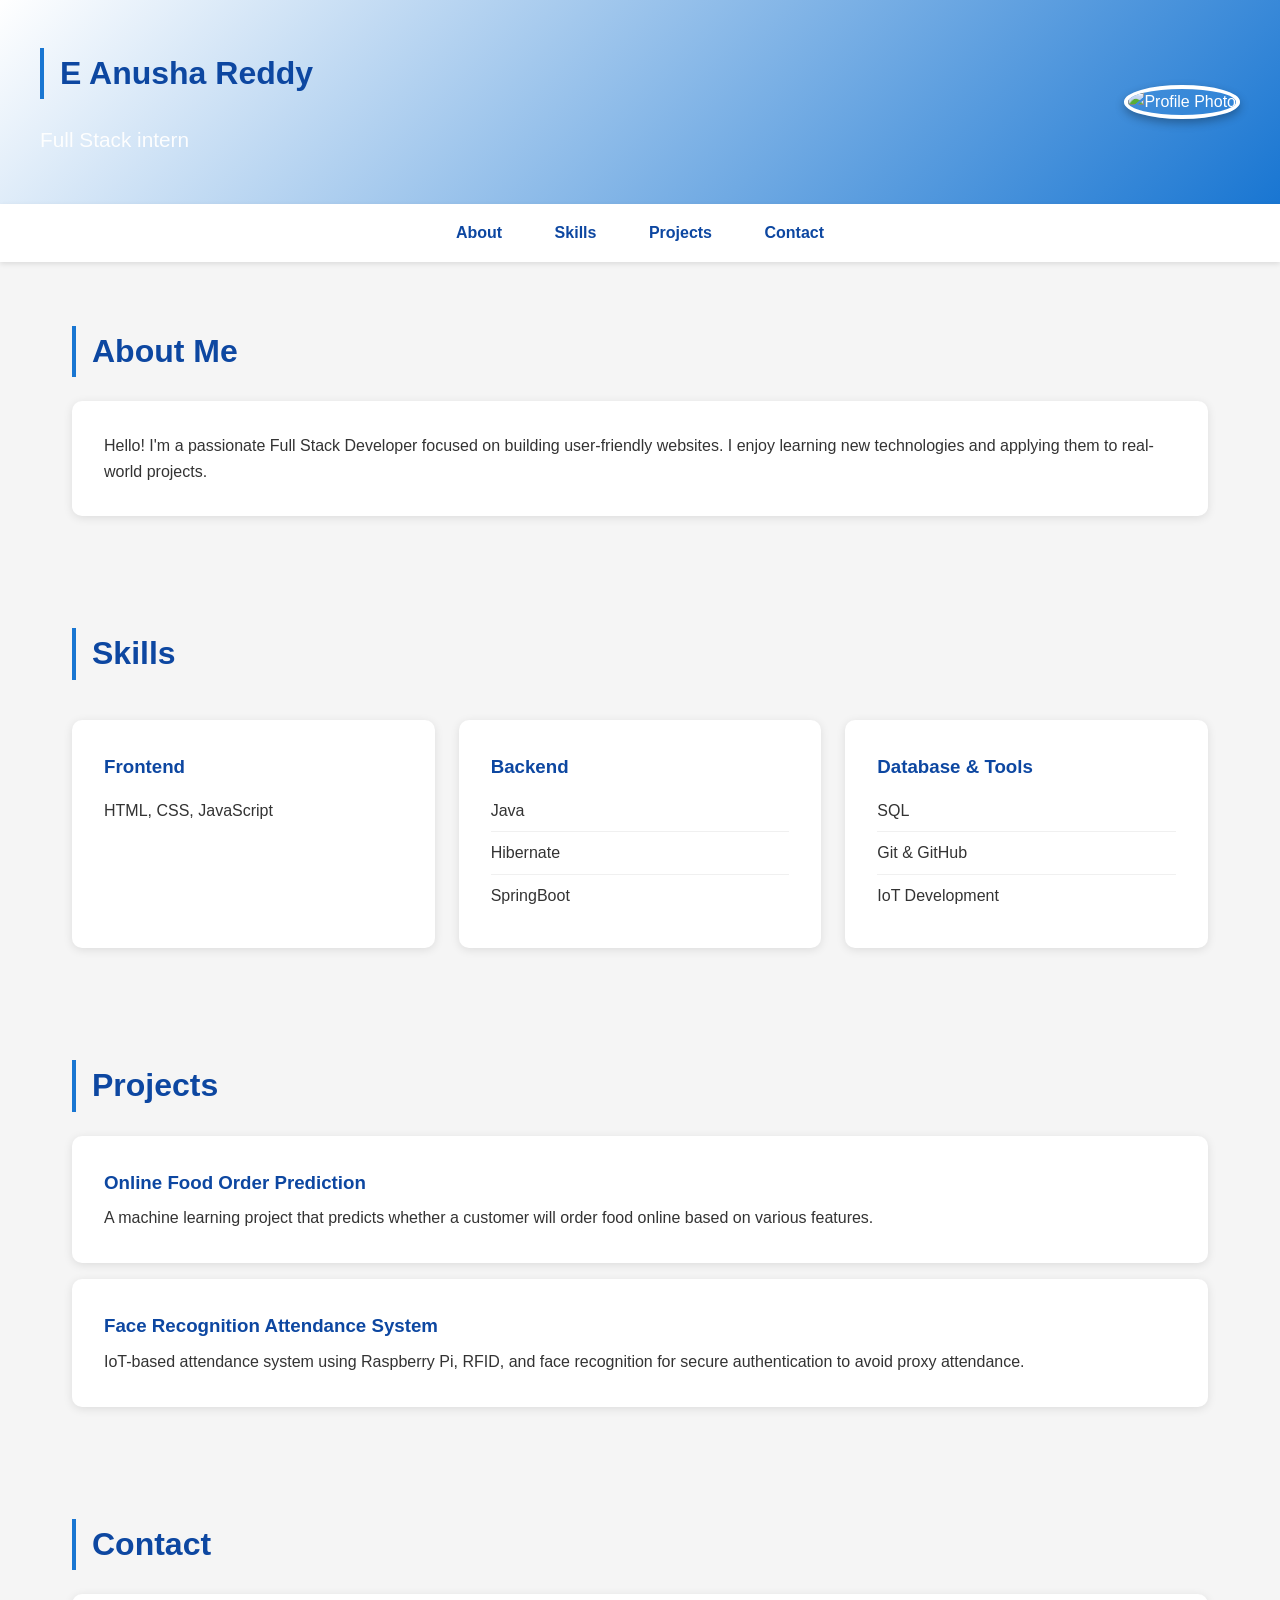
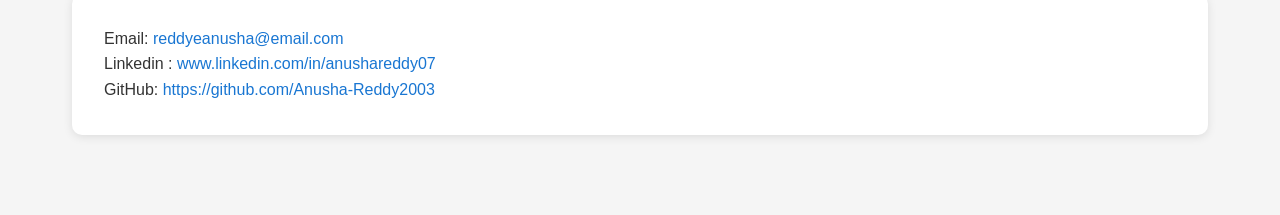
==== portfolio.html @ 11278efc "first commit" ====
<!DOCTYPE html>
<html lang="en">
<head>
  <meta charset="UTF-8">
  <meta name="viewport" content="width=device-width, initial-scale=1.0">
  <title>Portfolio</title>
  <link rel="stylesheet" href="portfolio.css">
</head>
<body>

  <!-- Header -->
  <header>
    <div class="header-content">
      <div class="header-text">
        <h2>E Anusha Reddy</h2>
        <p>Full Stack intern</p>
      </div>
      <div class="header-photo">
        <img src="" alt="Profile Photo">
      </div>
    </div>
  </header>

  <!-- Navigation -->
  <nav>
    <a href="#about">About</a>
    <a href="#skills">Skills</a>
    <a href="#projects">Projects</a>
    <a href="#contact">Contact</a>
  </nav>

  <!-- About Section -->
  <section id="about">
    <h2>About Me</h2>
    <div class="card">
      <p>Hello! I'm a passionate Full Stack Developer focused on building user-friendly websites. I enjoy learning new technologies and applying them to real-world projects.</p>
    </div>
  </section>

  <!-- Skills Section -->
  <section id="skills">
    <h2>Skills</h2>
    <div class="skills-grid">
      <div class="card">
        <h3>Frontend</h3>
        <ul>
          <li>HTML, CSS, JavaScript</li>
          <!-- <li>React.js</li> -->
        </ul>
      </div>
      <div class="card">
        <h3>Backend</h3>
        <ul>
          <li>Java</li>
          <li>Hibernate</li>
          <li>SpringBoot</li>
        </ul>
      </div>
      <div class="card">
        <h3>Database & Tools</h3>
        <ul>
          <li>SQL</li>
          <li>Git & GitHub</li>
          <li>IoT Development</li>
        </ul>
      </div>
    </div>
  </section>

  <!-- Projects Section -->
  <section id="projects">
    <h2>Projects</h2>
    <div class="card">
      <h3>Online Food Order Prediction</h3>
      <p>A machine learning project that predicts whether a customer will order food online based on various features.</p>
    </div>
    <div class="card">
      <h3>Face Recognition Attendance System</h3>
      <p>IoT-based attendance system using Raspberry Pi, RFID, and face recognition for secure authentication to avoid proxy attendance.</p>
    </div>
  </section>

  <!-- Contact Section -->
  <section id="contact">
    <h2>Contact</h2>
    <div class="card">
      <p>Email: <a href="">reddyeanusha@email.com</a></p>
      <p>Linkedin : <a href="">www.linkedin.com/in/anushareddy07</a></p>
      <p>GitHub: <a href="">https://github.com/Anusha-Reddy2003 </a></p>
    </div>
  </section>

  
</body>
</html>
---- portfolio.css ----
/* Reset */
* {
  margin: 0;
  padding: 0;
  box-sizing: border-box;
}

body {
  font-family: 'Segoe UI', Tahoma, Geneva, Verdana, sans-serif;
  background-color: #f5f5f5;
  line-height: 1.6;
  color: #333;
}

/* Header */
header {
  background: linear-gradient(135deg, white, #1976d2);
  color: white;
  padding: 3rem 2rem;
  justify-content: center;
}

.header-content {
  display: flex;
  justify-content: space-between;
  align-items: center;
  max-width: 1200px;
  margin: 0 auto;
  gap: 2rem;
}

.header-text h1 {
  font-size: 2.5rem;
  margin-bottom: 0.5rem;
}

.header-text p {
  font-size: 1.3rem;
  opacity: 0.95;
}

.header-photo img {
  width: 150px;
  height: 150px;
  border-radius: 50%;
  border: 4px solid white;
  object-fit: cover;
  box-shadow: 0 4px 10px rgba(0, 0, 0, 0.3);
}

/* Navigation */
nav {
  background: white;
  text-align: center;
  padding: 1rem;
  position: sticky;
  top: 0;
  z-index: 100;
  box-shadow: 0 2px 5px rgba(0, 0, 0, 0.1);
}

nav a {
  color: #0d47a1;
  margin: 0 1.5rem;
  text-decoration: none;
  font-weight: 600;
  transition: color 0.3s;
}

nav a:hover {
  color: #1976d2;
}

/* Sections */
section {
  max-width: 1200px;
  margin: 2rem auto;
  padding: 2rem;
}

h2 {
  color: #0d47a1;
  font-size: 2rem;
  margin-bottom: 1.5rem;
  border-left: 4px solid #1976d2;
  padding-left: 1rem;
}

h3 {
  color: #0d47a1;
  margin-bottom: 0.5rem;
}

/* Cards */
.card {
  background: white;
  padding: 2rem;
  margin: 1rem 0;
  border-radius: 10px;
  box-shadow: 0 2px 10px rgba(0, 0, 0, 0.1);
  transition: transform 0.3s;
}

.card:hover {
  transform: translateY(-5px);
  box-shadow: 0 4px 15px rgba(0, 0, 0, 0.15);
}

.card ul {
  list-style: none;
  padding-left: 0;
}

.card ul li {
  padding: 0.5rem 0;
  border-bottom: 1px solid #f0f0f0;
}

.card ul li:last-child {
  border-bottom: none;
}

.card a {
  color: #1976d2;
  text-decoration: none;
}

.card a:hover {
  text-decoration: underline;
}

/* Skills Grid */
.skills-grid {
  display: grid;
  grid-template-columns: repeat(auto-fit, minmax(280px, 1fr));
  gap: 1.5rem;
}

/* Footer */
footer {
  background: #0d47a1;
  color: white;
  text-align: center;
  padding: 1.5rem;
  margin-top: 3rem;
}

/* Responsive Design */
@media (max-width: 768px) {
  .header-content {
    flex-direction: column;
    text-align: center;
  }

  .header-text h1 {
    font-size: 2rem;
  }

  .header-text p {
    font-size: 1.1rem;
  }

  .header-photo img {
    width: 120px;
    height: 120px;
  }

  nav a {
    display: inline-block;
    margin: 0.5rem;
    font-size: 0.9rem;
  }

  section {
    padding: 1.5rem;
  }

  .skills-grid {
    grid-template-columns: 1fr;
  }
}

@media (max-width: 480px) {
  .header-text h1 {
    font-size: 1.7rem;
  }

  .header-text p {
    font-size: 1rem;
  }

  h2 {
    font-size: 1.6rem;
  }
}
@media screen and (max-width: 600px) {
  nav {
    background-color: rgb(208, 0, 255);
  }

  #about .card {
    border-color: burlywood;
  }

  #projects {
    display: flex;
    flex-direction: column;
  }

  #projects .card:first-child {
    background-color: blue;
  }
}
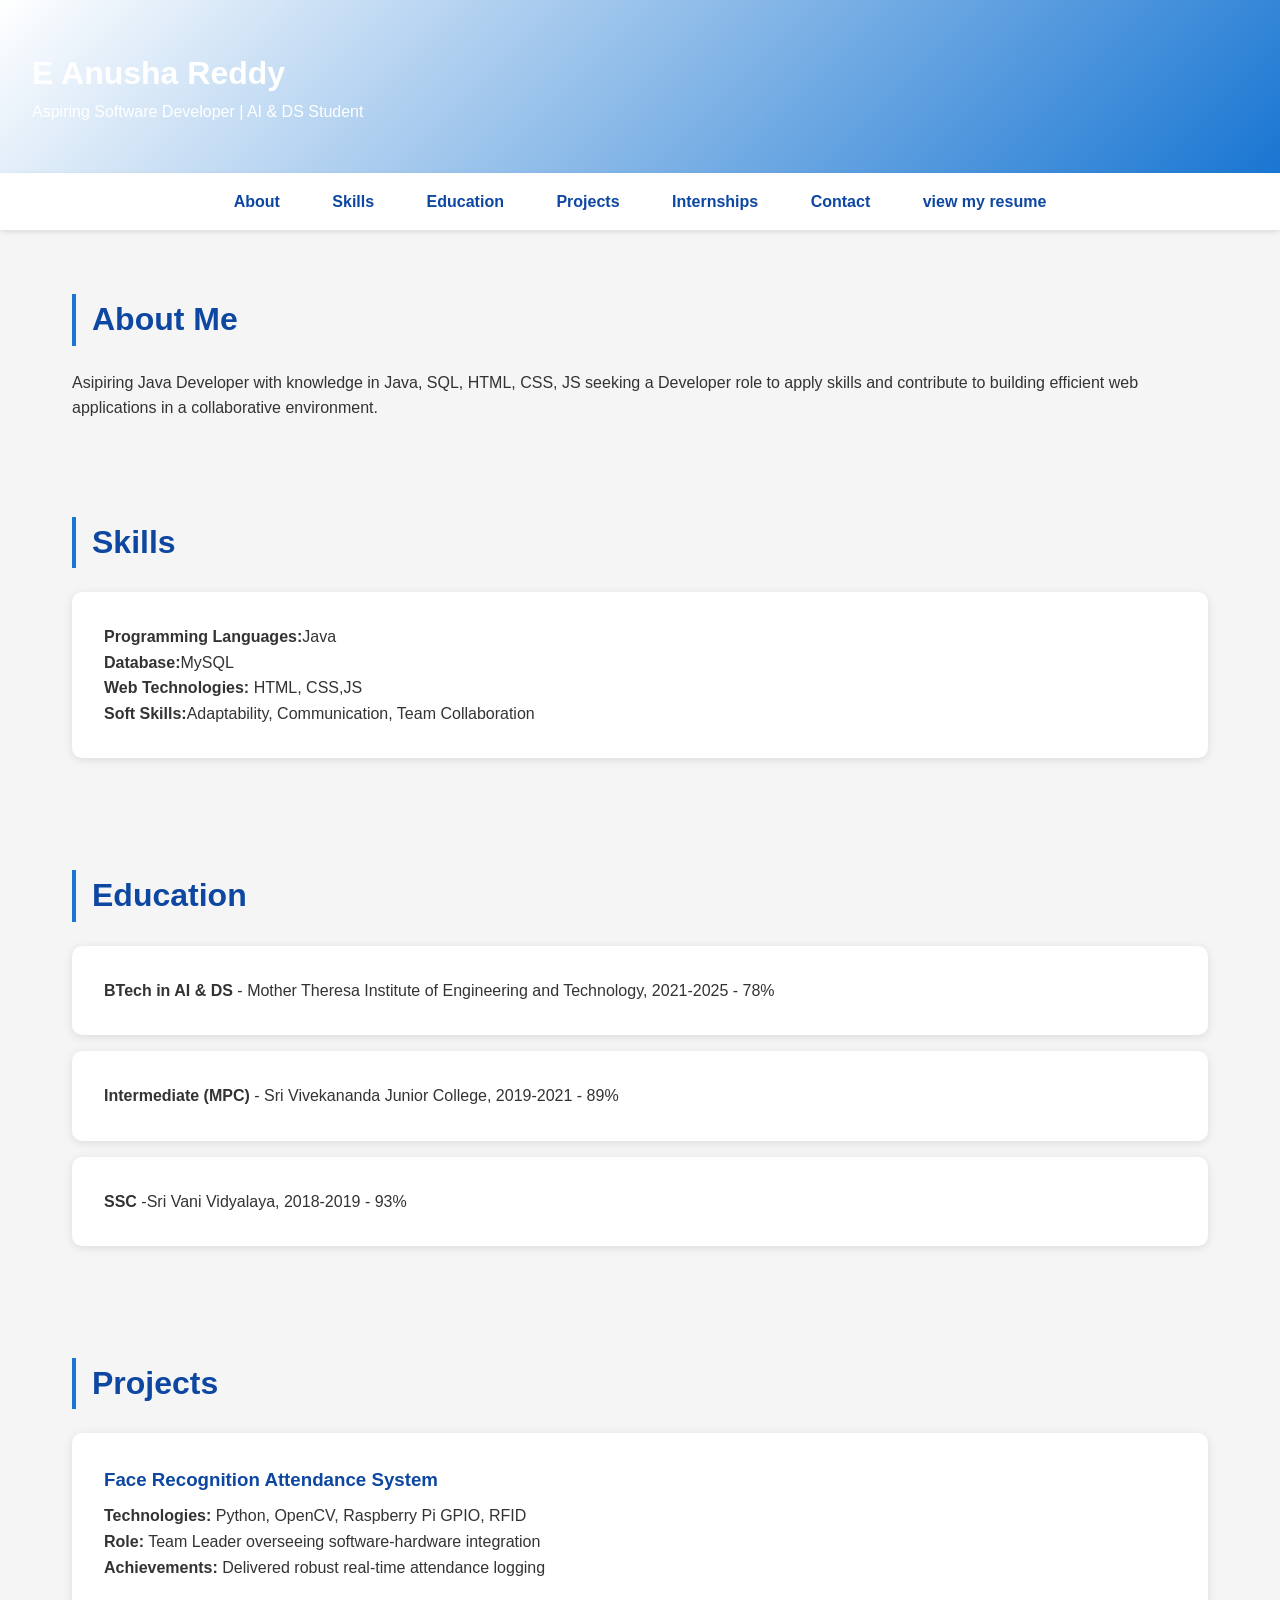
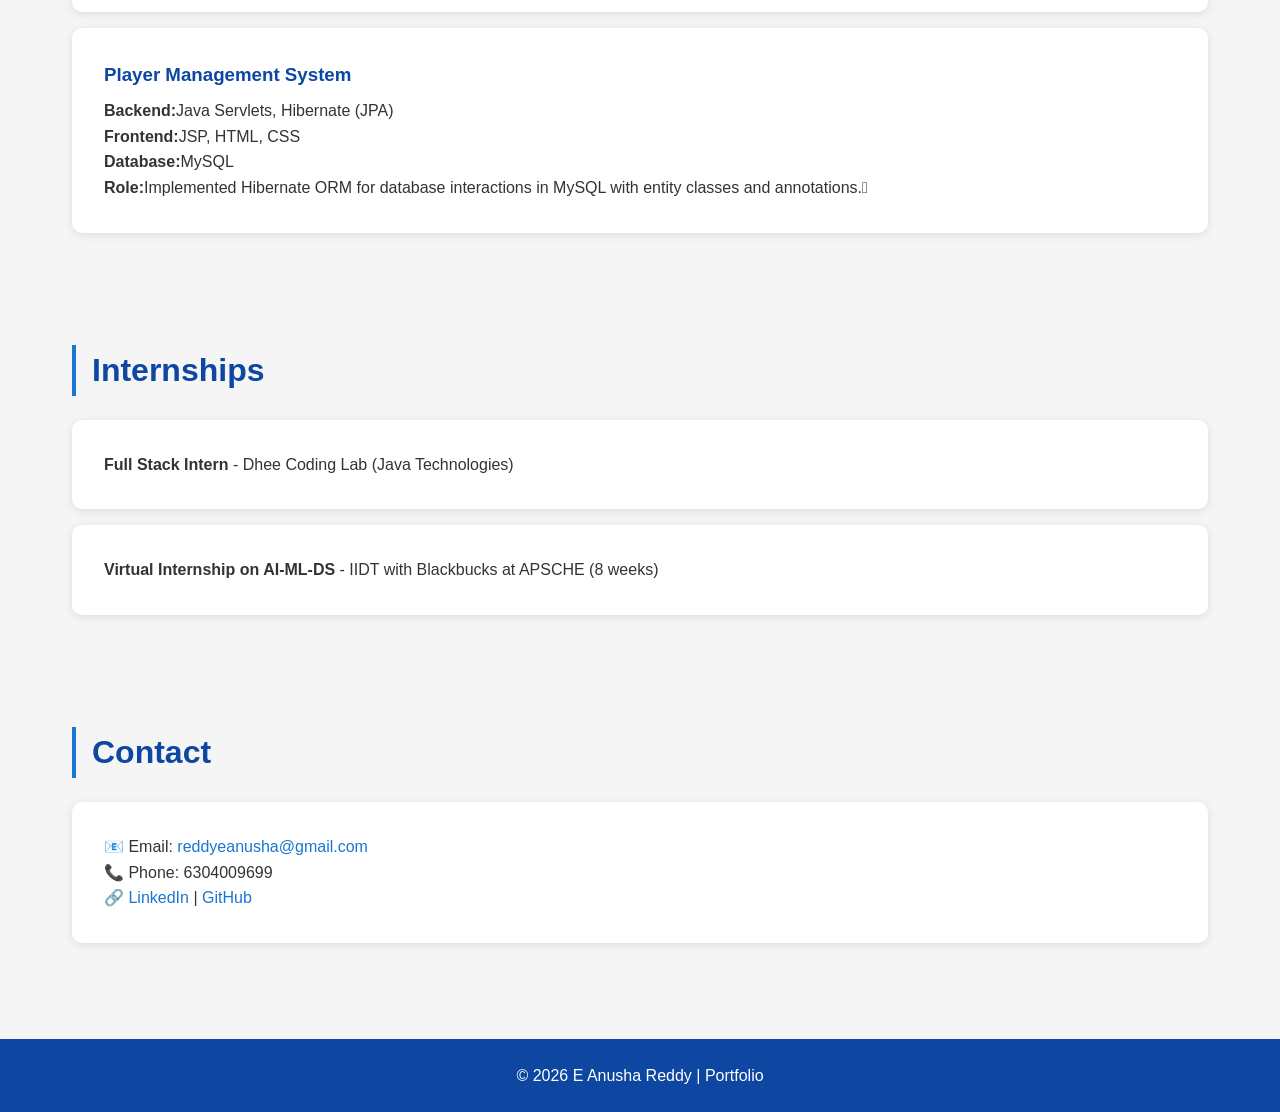
==== commit 88202c3a: "Second commit Updated portfolio to reflect new skills, education, and projects." ====
--- a/portfolio.html
+++ b/portfolio.html
@@ -3,93 +3,111 @@
 <head>
   <meta charset="UTF-8">
   <meta name="viewport" content="width=device-width, initial-scale=1.0">
-  <title>Portfolio</title>
+  <title>E Anusha Reddy | Portfolio</title>
   <link rel="stylesheet" href="portfolio.css">
 </head>
 <body>
-
-  <!-- Header -->
   <header>
-    <div class="header-content">
-      <div class="header-text">
-        <h2>E Anusha Reddy</h2>
-        <p>Full Stack intern</p>
-      </div>
-      <div class="header-photo">
-        <img src="" alt="Profile Photo">
-      </div>
-    </div>
+    <h1>E Anusha Reddy</h1>
+    <p>Aspiring Software Developer | AI & DS Student</p>
   </header>
 
-  <!-- Navigation -->
   <nav>
     <a href="#about">About</a>
     <a href="#skills">Skills</a>
+    <a href="#education">Education</a>
     <a href="#projects">Projects</a>
+    <a href="#internships">Internships</a>
     <a href="#contact">Contact</a>
+    <a href="https://drive.google.com/file/d/1lxkhNkFhe9pLK9UqLdAvZvGs2YKaluoO/view?usp=drive_link" target="_blank">view my resume</a>
   </nav>
 
-  <!-- About Section -->
   <section id="about">
     <h2>About Me</h2>
+    <p>Asipiring Java Developer with knowledge in Java, SQL, HTML, CSS, JS seeking a Developer role to apply skills and contribute to building efficient web applications in a collaborative environment.</p>
+  </section>
+
+  <section id="skills">
+    <h2>Skills</h2>
     <div class="card">
-      <p>Hello! I'm a passionate Full Stack Developer focused on building user-friendly websites. I enjoy learning new technologies and applying them to real-world projects.</p>
+      <p><b>Programming Languages:</b>Java</p>
+      <p><b>Database:</b>MySQL</p>
+      <p><b>Web Technologies:</b> HTML, CSS,JS</p>
+      <p><b>Soft Skills:</b>Adaptability, Communication, Team Collaboration</p>
     </div>
   </section>
 
-  <!-- Skills Section -->
-  <section id="skills">
-    <h2>Skills</h2>
-    <div class="skills-grid">
-      <div class="card">
-        <h3>Frontend</h3>
-        <ul>
-          <li>HTML, CSS, JavaScript</li>
-          <!-- <li>React.js</li> -->
-        </ul>
-      </div>
-      <div class="card">
-        <h3>Backend</h3>
-        <ul>
-          <li>Java</li>
-          <li>Hibernate</li>
-          <li>SpringBoot</li>
-        </ul>
-      </div>
-      <div class="card">
-        <h3>Database & Tools</h3>
-        <ul>
-          <li>SQL</li>
-          <li>Git & GitHub</li>
-          <li>IoT Development</li>
-        </ul>
-      </div>
+  <section id="education">
+    <h2>Education</h2>
+    <div class="card">
+      <p><b>BTech in AI & DS</b> - Mother Theresa Institute of Engineering and Technology, 2021-2025 - 78%</p>
+    </div>
+    <div class="card">
+      <p><b>Intermediate (MPC)</b> - Sri Vivekananda Junior College, 2019-2021 - 89%</p>
+    </div>
+    <div class="card">
+      <p><b>SSC</b> -Sri Vani Vidyalaya, 2018-2019 - 93%</p>
     </div>
   </section>
 
-  <!-- Projects Section -->
   <section id="projects">
     <h2>Projects</h2>
     <div class="card">
-      <h3>Online Food Order Prediction</h3>
-      <p>A machine learning project that predicts whether a customer will order food online based on various features.</p>
+      <h3>Face Recognition Attendance System</h3>
+      <p><b>Technologies:</b> Python, OpenCV, Raspberry Pi GPIO, RFID</p>
+      <p><b>Role:</b> Team Leader overseeing software-hardware integration</p>
+      <p><b>Achievements:</b> Delivered robust real-time attendance logging</p>
     </div>
     <div class="card">
-      <h3>Face Recognition Attendance System</h3>
-      <p>IoT-based attendance system using Raspberry Pi, RFID, and face recognition for secure authentication to avoid proxy attendance.</p>
+      <h3>Player Management System</h3>
+      <p><b>Backend:</b>Java Servlets, Hibernate (JPA)</p>
+      <p><b>Frontend:</b>JSP, HTML, CSS</p>
+      <p><b>Database:</b>MySQL</p>
+      <p><b>Role:</b>Implemented Hibernate ORM for database interactions in MySQL with entity classes and annotations.</p>
     </div>
   </section>
 
-  <!-- Contact Section -->
+  <section id="internships">
+    <h2>Internships</h2>
+    <div class="card">
+      <p><b>Full Stack Intern</b> - Dhee Coding Lab (Java Technologies)</p>
+    </div>
+    <div class="card">
+      <p><b>Virtual Internship on AI-ML-DS</b> - IIDT with Blackbucks at APSCHE (8 weeks)</p>
+    </div>
+  </section>
+
   <section id="contact">
     <h2>Contact</h2>
     <div class="card">
-      <p>Email: <a href="">reddyeanusha@email.com</a></p>
-      <p>Linkedin : <a href="">www.linkedin.com/in/anushareddy07</a></p>
-      <p>GitHub: <a href="">https://github.com/Anusha-Reddy2003 </a></p>
+      <p>📧 Email: <a href="mailto:">reddyeanusha@gmail.com</a></p>
+      <p>📞 Phone: 6304009699</p>
+      <p>🔗 <a href="https://linkedin.com/in/anushareddy07" target="_blank">LinkedIn</a> | 
+         <a href="https://github.com/anushareddye" target="_blank">GitHub</a></p>
     </div>
   </section>
 
-  
+  <footer>
+    <p>© 2026 E Anusha Reddy | Portfolio</p>
+  </footer>
+
+  <script>
+    // Fade-in animation when sections come into view
+    const sections = document.querySelectorAll("section");
+    const options = { threshold: 0.2 };
+
+    const observer = new IntersectionObserver((entries, observer) => {
+      entries.forEach(entry => {
+        if (entry.isIntersecting) {
+          entry.target.classList.add("show");
+          observer.unobserve(entry.target);
+        }
+      });
+    }, options);
+
+    sections.forEach(section => {
+      observer.observe(section);
+    });
+  </script>
 </body>
-</html>+</html>
